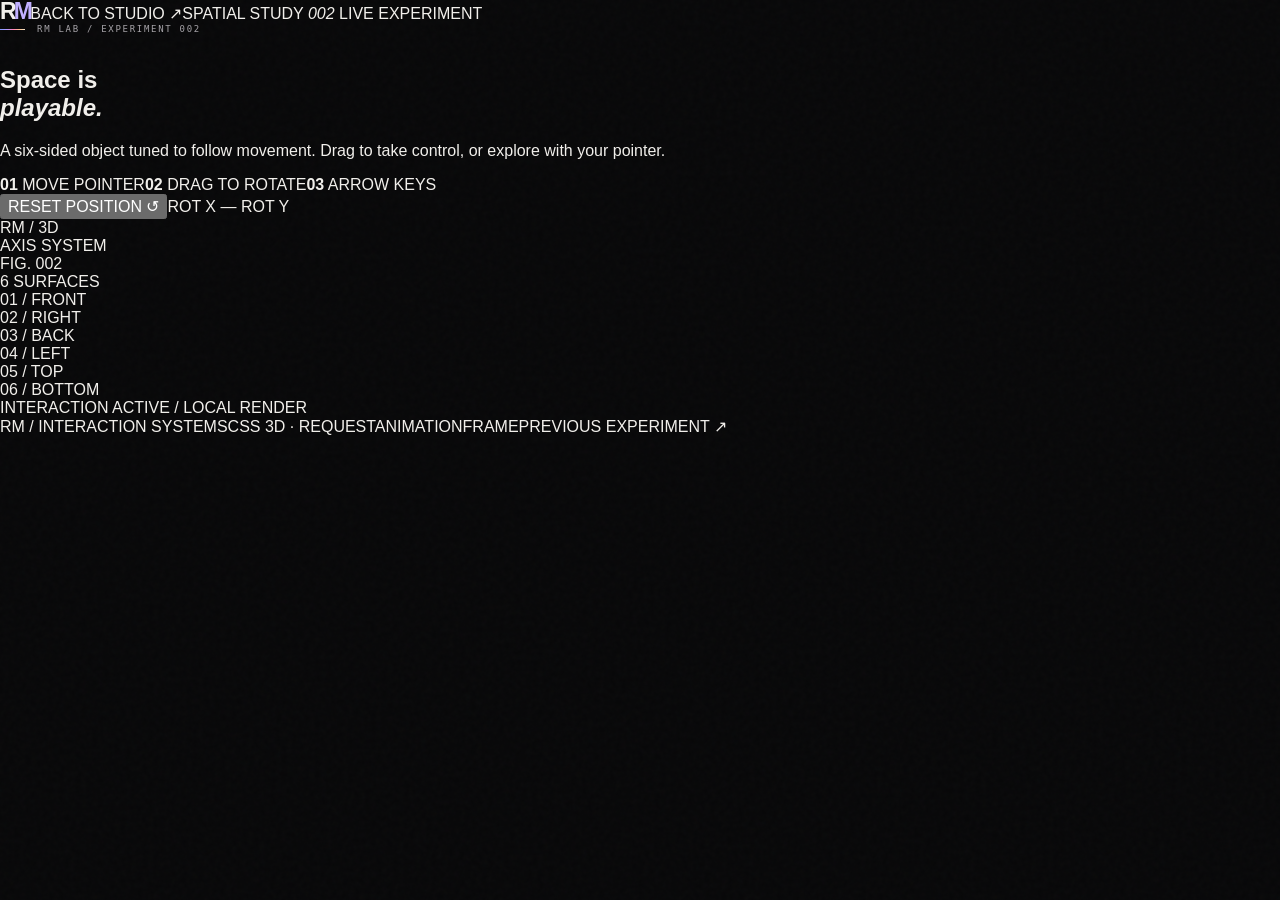
==== experiences/cube-3d/index.html @ 86ab6712 "Add Spatial Cube experience page" ====
<!doctype html>
<html lang="en">
<head>
  <meta charset="utf-8">
  <meta name="viewport" content="width=device-width, initial-scale=1">
  <meta name="theme-color" content="#080809">
  <meta name="description" content="A pointer-responsive 3D cube study by RM.">
  <title>Spatial Cube — RM Lab</title>
  <link rel="stylesheet" href="../../assets/rm.css">
  <link rel="stylesheet" href="./style.css">
  <script defer src="./script.js"></script>
</head>
<body class="experience-page cube-page">
  <div class="experience-topbar"><a class="experience-brand" href="../../"><span class="brand-mark">R<span>M</span></span><span>BACK TO STUDIO <b>↗</b></span></a><span class="experience-kind">SPATIAL STUDY <i>002</i></span><span class="experience-live"><i></i> LIVE EXPERIMENT</span></div>
  <main class="cube-main">
    <section class="cube-copy"><p class="eyebrow"><span class="eyebrow-line"></span> RM LAB / EXPERIMENT 002</p><h1>Space is<br><em>playable.</em></h1><p>A six-sided object tuned to follow movement. Drag to take control, or explore with your pointer.</p><div class="cube-instructions"><span><b>01</b> MOVE POINTER</span><span><b>02</b> DRAG TO ROTATE</span><span><b>03</b> ARROW KEYS</span></div><div class="cube-actions"><button type="button" data-reset-cube>RESET POSITION <span>↺</span></button><span class="cube-readout" data-readout>ROT X  —  ROT Y</span></div></section>
    <section class="cube-playground" aria-label="Interactive three-dimensional cube">
      <div class="cube-backlight"></div><div class="cube-orbit orbit-a"></div><div class="cube-orbit orbit-b"></div><div class="cube-coordinate coordinate-a">RM / 3D<br>AXIS SYSTEM</div><div class="cube-coordinate coordinate-b">FIG. 002<br>6 SURFACES</div>
      <div class="cube-scene" data-cube-scene tabindex="0" role="application" aria-label="Interactive 3D cube. Move pointer, drag, or use arrow keys to rotate.">
        <div class="cube-container" data-cube>
          <div class="cube-face face-front"><img src="./images/face-1.svg" alt="" draggable="false"><span>01 / FRONT</span></div>
          <div class="cube-face face-right"><img src="./images/face-2.svg" alt="" draggable="false"><span>02 / RIGHT</span></div>
          <div class="cube-face face-back"><img src="./images/face-3.svg" alt="" draggable="false"><span>03 / BACK</span></div>
          <div class="cube-face face-left"><img src="./images/face-4.svg" alt="" draggable="false"><span>04 / LEFT</span></div>
          <div class="cube-face face-top"><img src="./images/face-5.svg" alt="" draggable="false"><span>05 / TOP</span></div>
          <div class="cube-face face-bottom"><img src="./images/face-6.svg" alt="" draggable="false"><span>06 / BOTTOM</span></div>
        </div>
      </div>
      <div class="cube-ground"></div>
      <div class="cube-hover-note"><span class="note-dot"></span> INTERACTION ACTIVE <span class="note-divider">/</span> LOCAL RENDER</div>
    </section>
  </main>
  <footer class="experience-footer cube-footer"><span>RM / INTERACTION SYSTEMS</span><span>CSS 3D · REQUESTANIMATIONFRAME</span><a href="../image-stack/">PREVIOUS EXPERIMENT <b>↗</b></a></footer>
</body>
</html>
---- assets/rm.css ----
@charset "UTF-8";
:root{color-scheme:dark;--black:#080809;--surface:#111113;--surface-2:#171719;--line:rgba(244,241,237,.14);--line-strong:rgba(244,241,237,.28);--bone:#f1efeb;--muted:#aaa8aa;--soft:#777579;--violet:#9e7bff;--blue:#78a7ff;--cyan:#75e5ee;--pink:#ff79bd;--amber:#ffbf81;--rainbow:linear-gradient(110deg,#7e9dff 0%,#b49aff 28%,#ff84bd 53%,#ffc08b 78%,#f1e5d1 100%);--page:clamp(22px,6.25vw,104px);--ease:cubic-bezier(.19,1,.22,1);font-synthesis:none;text-rendering:optimizeLegibility;-webkit-font-smoothing:antialiased}
*{box-sizing:border-box}html{scroll-behavior:smooth;scroll-padding-top:90px}body{margin:0;background:var(--black);color:var(--bone);font-family:Inter,"Segoe UI",Arial,sans-serif;overflow-x:hidden}body:before{position:fixed;inset:0;z-index:-1;pointer-events:none;content:"";opacity:.2;background-image:url("data:image/svg+xml,%3Csvg viewBox='0 0 180 180' xmlns='http://www.w3.org/2000/svg'%3E%3Cfilter id='n'%3E%3CfeTurbulence type='fractalNoise' baseFrequency='.9' numOctaves='3' stitchTiles='stitch'/%3E%3C/filter%3E%3Crect width='100%25' height='100%25' filter='url(%23n)' opacity='.12'/%3E%3C/svg%3E")}
a{color:inherit;text-decoration:none}button,input{font:inherit}button,a{-webkit-tap-highlight-color:transparent}button:focus-visible,a:focus-visible,input:focus-visible{outline:2px solid var(--cyan);outline-offset:4px}::selection{background:#c2a7ff;color:#080809}.section-wrap{padding-inline:var(--page)}.scroll-progress{height:2px;position:fixed;left:0;right:0;top:0;z-index:100;background:transparent}.scroll-progress span{display:block;height:100%;width:0;background:var(--rainbow);transform-origin:left}.ambient{position:fixed;z-index:-1;width:48vw;aspect-ratio:1;border-radius:50%;filter:blur(100px);opacity:.07;pointer-events:none}.ambient-a{top:-22vw;left:-20vw;background:#7860ff}.ambient-b{right:-25vw;top:40vh;background:#ef76ba}
.site-header{height:88px;display:flex;align-items:center;justify-content:space-between;gap:24px;padding:0 var(--page);border-bottom:1px solid var(--line);position:relative;z-index:20;background:rgba(8,8,9,.78);backdrop-filter:blur(16px)}.brand{display:inline-flex;align-items:center;gap:12px;min-width:max-content}.brand-mark{font-size:23px;letter-spacing:-.12em;font-weight:800;line-height:1}.brand-mark span{color:#c1b0ff}.brand-caption{font-size:9px;letter-spacing:.22em;color:var(--muted);max-width:88px;line-height:1.5}.site-nav{display:flex;align-items:center;gap:clamp(18px,3.3vw,54px)}.site-nav a{font-size:10px;letter-spacing:.15em;color:#c3c1c1;transition:color .25s}.site-nav a:hover{color:white}.site-nav a span{font-size:8px;color:var(--soft);margin-left:5px}.nav-arrow{color:var(--pink)!important}.header-status{font-size:8px;letter-spacing:.11em;display:flex;align-items:center;gap:8px;color:#a7a5a8;white-space:nowrap}.header-status i{width:5px;height:5px;border-radius:50%;background:var(--cyan);box-shadow:0 0 12px #75e5ee}.menu-toggle{display:none;background:none;border:0;color:var(--bone)}
.hero{min-height:min(810px,calc(100svh - 88px));display:grid;grid-template-columns:minmax(0,1.05fr) minmax(340px,.95fr);align-items:center;gap:4vw;position:relative;padding-top:74px;padding-bottom:82px;isolation:isolate}.hero-copy{position:relative;z-index:2}.eyebrow{margin:0 0 30px;display:flex;align-items:center;gap:12px;font:9px/1.4 ui-monospace,SFMono-Regular,Menlo,monospace;letter-spacing:.19em;color:#a7a4a9}.eyebrow-line{display:inline-block;width:25px;height:1px;background:var(--rainbow)}.eyebrow-index{margin-left:auto;color:#5e5c61}.hero-title{font-weight:500;letter-spacing:-.085em;font-size:clamp(54px,7.8vw,120px);line-height:.99;margin:0;max-width:790px}.type-wrap{position:relative;white-space:nowrap}.type-ghost{color:transparent;-webkit-text-stroke:1px rgba(241,239,235,.34)}.type-color{position:absolute;inset:0;background:var(--rainbow);background-size:180% 100%;background-clip:text;-webkit-background-clip:text;color:transparent;animation:gradient-drift 8s ease-in-out infinite alternate}.hero-intro{font-size:clamp(14px,1.2vw,17px);line-height:1.8;color:#aaa8ac;max-width:425px;margin:30px 0 0}.hero-actions{display:flex;align-items:center;gap:28px;margin-top:32px}.button{display:inline-flex;align-items:center;gap:35px;padding:15px 18px;font-size:10px;letter-spacing:.09em;transition:transform .4s var(--ease),background .3s,border-color .3s}.button-primary{background:var(--bone);color:#0a0a0b;border:1px solid var(--bone)}.button-primary span{font-size:17px}.button-primary:hover{transform:translateY(-3px);background:white}.text-link{color:#c8c5c8;font-size:10px;letter-spacing:.08em}.text-link span{color:var(--pink);margin-left:8px}.hero-foot{display:flex;justify-content:space-between;gap:14px;max-width:460px;margin-top:68px;padding-top:15px;border-top:1px solid var(--line);font:8px ui-monospace,monospace;letter-spacing:.13em;color:#77747b}.hero-foot b{font-size:13px;font-weight:400;color:var(--cyan);margin-left:8px}.hero-art{position:relative;aspect-ratio:1/1;max-width:650px;width:100%;justify-self:end;display:grid;place-items:center;perspective:1000px;isolation:isolate;transform-style:preserve-3d;--mx:0;--my:0}.art-noise{position:absolute;inset:8%;border-radius:50%;background:radial-gradient(circle at 33% 24%,rgba(137,133,255,.2),transparent 27%),radial-gradient(circle at 70% 72%,rgba(255,117,186,.18),transparent 29%);filter:blur(24px)}.art-disc{position:absolute;width:52%;aspect-ratio:1;border-radius:50%;mix-blend-mode:screen;filter:saturate(1.12);transition:transform .3s ease}.disc-back{background:radial-gradient(circle at 31% 27%,#f2c6fd 0%,#8775ff 17%,#3c3b79 40%,#171620 65%,#09090a 72%);transform:translate3d(calc(var(--mx)*-22px),calc(var(--my)*-15px),-90px) rotate(-24deg);box-shadow:inset -25px -30px 38px #07070b,0 0 80px #8a7bff20}.disc-mid{width:47%;background:radial-gradient(circle at 24% 21%,#fff 0%,#8ce7ef 7%,#607d9d 17%,#363e54 40%,#111115 68%);transform:translate3d(calc(var(--mx)*10px),calc(var(--my)*14px),20px) rotate(32deg);box-shadow:inset -27px -27px 36px #000b}.disc-front{width:35%;background:radial-gradient(circle at 31% 24%,#ffe0cb,#ff94ba 10%,#b66bab 27%,#4d426b 49%,#15141c 75%);transform:translate3d(calc(var(--mx)*-11px),calc(var(--my)*-19px),120px) rotate(22deg);box-shadow:inset -22px -22px 25px #09090d,0 0 50px #ff7ab31d}.art-orbit{position:absolute;width:78%;height:31%;border:1px solid rgba(213,203,255,.33);border-radius:50%;transform:rotate(-33deg) rotateY(calc(var(--mx)*5deg)) rotateX(calc(var(--my)*-5deg));animation:orbit-spin 18s linear infinite}.art-orbit i{position:absolute;width:6px;height:6px;border-radius:50%;top:16%;left:12%;background:#d0b6ff;box-shadow:0 0 18px #af9cff}.orbit-two{width:72%;height:48%;transform:rotate(58deg);border-color:rgba(124,210,244,.24);animation-duration:24s;animation-direction:reverse}.orbit-two i{background:var(--cyan);top:78%;left:87%;box-shadow:0 0 16px var(--cyan)}.orbit-three{width:89%;height:22%;transform:rotate(77deg);border-color:rgba(255,145,190,.28);animation-duration:28s}.orbit-three i{background:var(--pink);top:42%;left:4%;box-shadow:0 0 16px var(--pink)}.art-core{position:absolute;width:15%;aspect-ratio:1;border:1px solid #ffffff3a;border-radius:50%;display:grid;place-items:center;background:radial-gradient(circle at 34% 27%,#494551,#17161c 68%,#060607);box-shadow:0 0 50px #9a88ff29,inset 0 1px #ffffff55;transform:translate3d(calc(var(--mx)*-8px),calc(var(--my)*-8px),165px)}.art-core span{font-size:10px;letter-spacing:-.11em;font-weight:800}.art-label,.art-coordinate,.art-index{position:absolute;font:8px/1.7 ui-monospace,monospace;letter-spacing:.14em;color:#86828e}.art-label-top{top:12%;right:8%;text-align:right}.art-label-bottom{bottom:12%;left:0}.art-coordinate{right:2%;bottom:27%;text-align:right;font-size:7px;color:#5b5861}.art-index{top:50%;left:0;font-size:7px}.hero-side-note{position:absolute;right:22px;top:50%;transform:translateY(-50%) rotate(90deg) translateX(50%);transform-origin:right center;font:7px ui-monospace,monospace;letter-spacing:.2em;color:#656168;white-space:nowrap}
.ticker{overflow:hidden;border-block:1px solid var(--line);background:#0d0d0f;padding:17px 0}.ticker-track{display:flex;align-items:center;justify-content:space-around;gap:42px;min-width:max-content;animation:ticker 34s linear infinite;font:9px ui-monospace,monospace;letter-spacing:.16em;color:#c1bdc3}.ticker-track b{font-size:13px;font-weight:400;color:#bfabff}
.lab-section{padding-top:clamp(90px,12vw,176px);padding-bottom:clamp(90px,12vw,170px)}.section-heading{display:flex;justify-content:space-between;align-items:end;gap:36px;margin-bottom:43px}.section-heading .eyebrow{margin-bottom:20px}.section-heading h2{font-size:clamp(38px,5.4vw,72px);font-weight:400;line-height:1.04;letter-spacing:-.065em;margin:0}.section-heading h2 em,.footer-top h2 em{font-family:Georgia,serif;font-weight:400;color:transparent;-webkit-text-stroke:1px #c6b6ff;font-style:italic}.section-aside{font:10px/1.8 ui-monospace,monospace;letter-spacing:.02em;color:#86838b;margin:0 0 4px}.lab-grid{display:grid;grid-template-columns:1fr 1fr;gap:14px}.lab-card{min-width:0;display:flex;flex-direction:column;border:1px solid var(--line);background:#0d0d0f;overflow:hidden;transition:border-color .45s,transform .5s var(--ease);position:relative}.lab-card:hover{border-color:#ffffff65;transform:translateY(-4px)}.card-top,.card-bottom{display:flex;align-items:center;justify-content:space-between;gap:16px;padding:23px 24px}.card-top{font:8px ui-monospace,monospace;color:#8c8992;letter-spacing:.16em}.card-index{color:#5f5c64}.stack-preview,.cube-preview{position:relative;margin:0 12px;height:clamp(230px,28vw,390px);overflow:hidden;background:#141416;isolation:isolate}.stack-preview{background:radial-gradient(ellipse at center,#25232d,#0b0b0d 65%)}.preview-glow{position:absolute;width:56%;aspect-ratio:1;top:16%;left:24%;border-radius:50%;filter:blur(40px);background:linear-gradient(120deg,#8b79ff,#e780c6,#8ed7e6);opacity:.38}.preview-layer{position:absolute;width:40%;height:64%;top:18%;left:30%;border:1px solid #ffffff5c;border-radius:2px;background:linear-gradient(145deg,#8f7ada,#454050 38%,#121216 75%);box-shadow:0 15px 50px #0009;transform-style:preserve-3d}.layer-4{transform:translate(-23px,14px) rotate(-14deg);opacity:.35;background:linear-gradient(150deg,#ef9dce,#5a4365 55%,#111)}.layer-3{transform:translate(-13px,7px) rotate(-8deg);opacity:.55;background:linear-gradient(30deg,#8d82ca,#252430 55%,#d18fca)}.layer-2{transform:translate(8px,-6px) rotate(6deg);opacity:.75;background:linear-gradient(145deg,#b4b5ec,#4a435b 39%,#131217)}.layer-1{display:grid;place-items:end start;padding:18px;transform:translate(0,0) rotate(0);background:linear-gradient(145deg,#aaa1d4,#484452 39%,#17161b);overflow:hidden}.layer-1:after{position:absolute;content:"";inset:0;background:radial-gradient(ellipse at 24% 20%,#fff9,transparent 35%),linear-gradient(155deg,transparent 35%,#08080bbf)}.layer-1 span{font-size:clamp(18px,2.7vw,30px);font-weight:600;line-height:.98;letter-spacing:-.06em;z-index:1}.preview-cross{position:absolute;inset:9%;border:1px solid #fff2;transform:rotate(45deg) scale(.8);transition:transform .8s var(--ease)}.card-stack:hover .preview-layer{animation:preview-float 3.4s ease-in-out infinite alternate}.card-stack:hover .layer-4{animation-delay:-1s}.card-stack:hover .layer-3{animation-delay:-.6s}.card-stack:hover .layer-2{animation-delay:-.3s}.card-stack:hover .preview-cross{transform:rotate(60deg) scale(1.05)}
.cube-preview{display:grid;place-items:center;background:radial-gradient(ellipse at 55% 55%,#33313d,#121214 55%,#09090a)}.preview-cube{width:132px;height:132px;position:relative;transform-style:preserve-3d;transform:rotateX(-24deg) rotateY(-34deg);transition:transform .85s var(--ease);animation:cube-idle 14s linear infinite}.preview-cube span{position:absolute;inset:0;border:1px solid #ffffff5a;background:linear-gradient(145deg,#ac93f25d,#292638ad 65%,#08080a);box-shadow:inset 0 0 32px #baa2ff20}.preview-cube span:nth-child(1){transform:translateZ(66px)}.preview-cube span:nth-child(2){transform:rotateY(90deg) translateZ(66px);background:linear-gradient(145deg,#7edee253,#222b33ad)}.preview-cube span:nth-child(3){transform:rotateY(180deg) translateZ(66px);background:linear-gradient(145deg,#f3a5c85e,#3e2634ad)}.preview-cube span:nth-child(4){transform:rotateY(-90deg) translateZ(66px);background:linear-gradient(145deg,#f7c38d52,#33271fad)}.preview-cube span:nth-child(5){transform:rotateX(90deg) translateZ(66px);background:linear-gradient(145deg,#98aff05a,#232a40ad)}.preview-cube span:nth-child(6){transform:rotateX(-90deg) translateZ(66px);background:linear-gradient(145deg,#d3bbf45a,#30273ead)}.card-cube:hover .preview-cube{transform:rotateX(-30deg) rotateY(320deg)}.cube-shadow{position:absolute;bottom:19%;width:40%;height:15px;border-radius:50%;background:#000;filter:blur(22px)}.cube-caption{position:absolute;left:23px;bottom:22px;font:8px/1.7 ui-monospace,monospace;letter-spacing:.16em;color:#a9a4b4}.card-bottom{padding-top:22px;padding-bottom:18px;align-items:center}.card-bottom h3{font-size:clamp(23px,2.7vw,34px);letter-spacing:-.05em;font-weight:450;margin:0 0 8px}.card-bottom p{font-size:12px;color:#98959b;margin:0;line-height:1.7}.round-arrow{display:grid;place-items:center;width:41px;height:41px;border-radius:50%;border:1px solid var(--line-strong);font-size:17px;transition:background .3s,color .3s,transform .3s;flex:0 0 auto}.lab-card:hover .round-arrow{background:var(--bone);color:#09090a;transform:rotate(45deg)}.card-tags{display:flex;gap:7px;flex-wrap:wrap;padding:0 24px 24px}.card-tags span{font:7px ui-monospace,monospace;color:#88838d;letter-spacing:.12em;border:1px solid var(--line);padding:7px 9px}.lab-note{display:flex;align-items:center;gap:16px;margin-top:25px;color:#88858d}.note-mark{font-size:20px;color:#c5b5ff}.lab-note p{font-size:12px;line-height:1.8;margin:0}.note-code{margin-left:auto;font:8px ui-monospace,monospace;letter-spacing:.15em;color:#615e66}
.manifesto-section{background:radial-gradient(ellipse at 85% 30%,#29213a7a,transparent 36%),#111113;border-block:1px solid var(--line);padding:clamp(80px,12vw,170px) var(--page)}.manifesto-inner{max-width:1512px;margin:0 auto}.manifesto-title{margin:0;font-weight:400;font-size:clamp(54px,10vw,148px);line-height:.95;letter-spacing:-.09em}.outlined-word{font-style:normal;color:transparent;-webkit-text-stroke:1px #b7b2c5}.manifesto-bottom{display:flex;justify-content:space-between;align-items:end;gap:34px;margin-top:70px}.manifesto-bottom>p{font-size:clamp(14px,1.35vw,18px);line-height:1.95;color:#b2afb6;max-width:500px;margin:0}.manifesto-stamp{display:flex;align-items:center;gap:12px;font:8px ui-monospace,monospace;letter-spacing:.16em;color:#92909a;white-space:nowrap}.stamp-star{font-size:24px;color:#ff9fcd}
.services-section{padding-top:clamp(90px,12vw,160px);padding-bottom:clamp(90px,12vw,160px)}.services-list{border-top:1px solid var(--line);margin-top:56px}.service-row{display:grid;grid-template-columns:65px minmax(0,1fr) 40px;gap:18px;align-items:center;padding:27px 2px;border-bottom:1px solid var(--line);transition:padding .4s var(--ease)}.service-row:hover{padding-inline:12px}.service-number{font:10px ui-monospace,monospace;color:#8f8a95;align-self:start;padding-top:8px}.service-row h3{font-size:clamp(20px,2.7vw,32px);font-weight:450;letter-spacing:-.04em;margin:0 0 7px}.service-row p{margin:0;color:#8f8b93;font-size:12px;line-height:1.8;max-width:600px}.service-symbol{justify-self:end;font-size:20px;color:#b7a4ff;transition:transform .3s}.service-row:hover .service-symbol{transform:translate(3px,-3px)}
.site-footer{border-top:1px solid var(--line);padding-top:clamp(75px,10vw,130px);padding-bottom:30px;background:radial-gradient(ellipse at 75% 25%,#30223b40,transparent 33%)}.footer-top{position:relative;min-height:380px}.footer-top .eyebrow{margin-bottom:34px}.footer-top h2{font-size:clamp(64px,10vw,140px);letter-spacing:-.09em;line-height:.93;font-weight:450;margin:0}.footer-cta{position:absolute;right:0;bottom:22px;display:flex;align-items:center;gap:44px;padding:17px 0;border-bottom:1px solid #d0c5ff;color:#e3dbff;font:9px ui-monospace,monospace;letter-spacing:.16em}.footer-cta span{font-size:18px;color:#ff99c9;transition:transform .3s}.footer-cta:hover span{transform:translate(4px,-4px)}.footer-bottom{padding-top:24px;border-top:1px solid var(--line);display:flex;align-items:center;justify-content:space-between;gap:20px;font:8px ui-monospace,monospace;letter-spacing:.14em;color:#77737d}.footer-bottom .brand{color:var(--bone)}.footer-bottom .brand-caption{max-width:100px}.back-top:hover{color:white}
.reveal{opacity:0;transform:translateY(24px);transition:opacity .8s var(--ease),transform .8s var(--ease)}.reveal.is-visible{opacity:1;transform:translateY(0)}.hero-title.reveal{transition-delay:.07s}.hero-intro.reveal{transition-delay:.14s}.hero-actions.reveal{transition-delay:.2s}.hero-foot.reveal{transition-delay:.25s}
@keyframes gradient-drift{to{background-position:100% 0}}@keyframes orbit-spin{to{transform:rotate(-393deg)}}@keyframes ticker{to{transform:translateX(-50%)}}@keyframes preview-float{to{translate:0 -9px}}@keyframes cube-idle{to{transform:rotateX(336deg) rotateY(326deg)}}
@media(max-width:1080px){.site-header{height:78px}.header-status{display:none}.hero{min-height:auto;padding-top:80px;padding-bottom:72px;grid-template-columns:1fr 0.85fr;gap:2vw}.hero-title{font-size:clamp(60px,8vw,100px)}.hero-side-note{right:12px}.hero-foot{margin-top:50px}.art-label-top{right:2%}.art-index{left:-2%}}
@media(max-width:760px){:root{--page:22px}.site-header{height:72px}.site-nav{display:none;position:absolute;top:71px;right:0;left:0;padding:25px 22px 30px;background:#101012;border-bottom:1px solid var(--line);flex-direction:column;align-items:flex-start;gap:22px}.site-nav.is-open{display:flex}.site-nav a{font-size:11px}.menu-toggle{display:flex;flex-direction:column;gap:5px;padding:10px}.menu-toggle span{height:1px;width:22px;background:#eee;display:block;transition:transform .2s}.menu-toggle[aria-expanded="true"] span:first-child{transform:translateY(3px) rotate(45deg)}.menu-toggle[aria-expanded="true"] span:last-child{transform:translateY(-3px) rotate(-45deg)}.hero{display:flex;flex-direction:column;align-items:stretch;padding-top:62px;padding-bottom:52px;gap:28px}.hero-copy{order:1}.hero-art{order:0;width:min(100%,500px);align-self:center;justify-self:center;max-height:390px}.hero-side-note{display:none}.hero-title{font-size:clamp(52px,12vw,86px)}.hero-intro{max-width:440px;margin-top:22px}.hero-foot{margin-top:42px}.hero-art{margin-bottom:-12px}.art-label-top{top:7%;right:3%}.art-label-bottom{bottom:8%;left:3%}.art-index{left:1%}.section-heading{align-items:start;flex-direction:column;gap:18px}.section-heading h2{font-size:clamp(37px,8.5vw,58px)}.section-aside{font-size:9px}.lab-grid{grid-template-columns:1fr}.stack-preview,.cube-preview{height:clamp(260px,78vw,390px)}.manifesto-title{font-size:clamp(52px,12vw,86px)}.manifesto-bottom{margin-top:42px;align-items:start;flex-direction:column}.manifesto-stamp{align-self:flex-end}.services-list{margin-top:37px}.service-row{grid-template-columns:34px minmax(0,1fr) 22px;gap:12px}.service-row:hover{padding-inline:4px}.footer-top{min-height:390px}.footer-top h2{font-size:clamp(62px,13vw,94px)}.footer-cta{position:static;width:max-content;margin-top:42px}.footer-bottom{flex-wrap:wrap;justify-content:space-between}.footer-bottom>span:nth-of-type(1){display:none}}
@media(max-width:420px){.brand-caption{font-size:8px}.hero-title{font-size:clamp(46px,11.5vw,60px)}.hero-actions{gap:18px}.button{gap:18px}.hero-foot{font-size:7px}.footer-bottom{font-size:7px}.footer-bottom .brand-caption{display:none}}
@media(prefers-reduced-motion:reduce){*,*::before,*::after{scroll-behavior:auto!important;animation-duration:.01ms!important;animation-iteration-count:1!important;transition-duration:.01ms!important}.reveal{opacity:1;transform:none}.ticker-track{animation:none}.preview-cube{animation:none}}
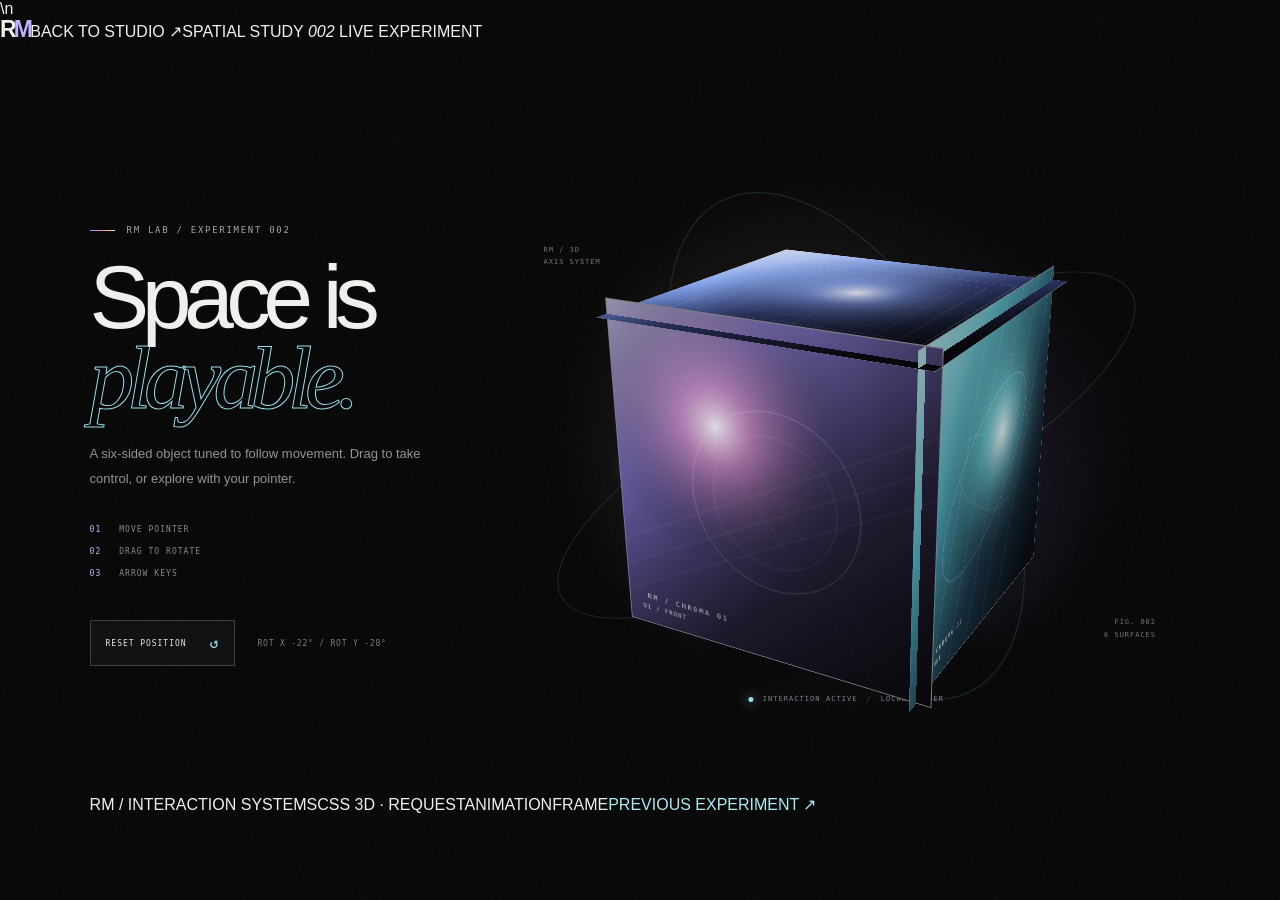
==== commit 800f9e48: "Add RM favicon to Spatial Cube" ====
--- a/experiences/cube-3d/index.html
+++ b/experiences/cube-3d/index.html
@@ -3,7 +3,7 @@
 <head>
   <meta charset="utf-8">
   <meta name="viewport" content="width=device-width, initial-scale=1">
-  <meta name="theme-color" content="#080809">
+  <meta name="theme-color" content="#080809">\n  <link rel="icon" href="../../assets/favicon.svg" type="image/svg+xml">
   <meta name="description" content="A pointer-responsive 3D cube study by RM.">
   <title>Spatial Cube — RM Lab</title>
   <link rel="stylesheet" href="../../assets/rm.css">
--- a/experiences/cube-3d/style.css
+++ b/experiences/cube-3d/style.css
@@ -0,0 +1,5 @@
+.cube-page{min-height:100vh;overflow-x:hidden}.cube-main{max-width:1600px;margin:0 auto;min-height:calc(100svh - 146px);padding:clamp(45px,7vw,96px) clamp(22px,7vw,112px) 35px;display:grid;grid-template-columns:minmax(260px,.72fr) minmax(400px,1.28fr);align-items:center;gap:2vw}.cube-copy{position:relative;z-index:2}.cube-copy .eyebrow{margin-bottom:20px}.cube-copy h1{font-size:clamp(54px,7vw,98px);line-height:.9;letter-spacing:-.085em;font-weight:500;margin:0}.cube-copy h1 em{font-family:Georgia,serif;font-weight:400;color:transparent;-webkit-text-stroke:1px #9bdeeb;font-style:italic}.cube-copy>p:not(.eyebrow){max-width:360px;color:#96919b;font-size:13px;line-height:1.9;margin:23px 0 0}.cube-instructions{display:flex;flex-direction:column;gap:13px;margin-top:34px;color:#8a8690;font:8px ui-monospace,monospace;letter-spacing:.13em}.cube-instructions b{display:inline-block;font-weight:400;color:#c5b2ff;margin-right:12px}.cube-actions{display:flex;align-items:center;flex-wrap:wrap;gap:22px;margin-top:42px}.cube-actions button{display:flex;align-items:center;gap:23px;padding:13px 15px;border:1px solid #ffffff32;background:#121214;color:#e8e5ea;font:8px ui-monospace,monospace;letter-spacing:.12em;cursor:pointer;transition:border-color .25s,background .25s}.cube-actions button span{font-size:15px;color:#a8e6ef}.cube-actions button:hover{background:#1a1920;border-color:#a8e6ef70}.cube-readout{color:#7f7b85;font:8px ui-monospace,monospace;letter-spacing:.1em}.cube-playground{position:relative;display:grid;place-items:center;min-height:560px;isolation:isolate;perspective:1400px;overflow:hidden;background:radial-gradient(ellipse at 50% 47%,#28253065,transparent 62%)}.cube-backlight{position:absolute;width:55%;aspect-ratio:1;border-radius:50%;background:conic-gradient(from 30deg,#a08bff00,#8e80ff50,#8ee9f050,#ff8dc850,#ffba8a48,#a08bff00);filter:blur(62px);opacity:.58;animation:light-breathe 10s ease-in-out infinite alternate}.cube-scene{position:relative;width:min(32vw,330px);min-width:225px;aspect-ratio:1;perspective:1100px;z-index:3;touch-action:none;cursor:grab;outline:none}.cube-scene:focus-visible{outline:1px solid #90e2ed;outline-offset:16px}.cube-scene.is-dragging{cursor:grabbing}.cube-container{position:absolute;inset:0;transform-style:preserve-3d;will-change:transform;transform:rotateX(-22deg) rotateY(-28deg)}.cube-face{position:absolute;inset:0;overflow:hidden;backface-visibility:hidden;-webkit-backface-visibility:hidden;border:1px solid #ffffff74;background:#16151b;box-shadow:inset 0 0 40px #0005}.cube-face img{width:100%;height:100%;display:block;object-fit:cover;user-select:none;pointer-events:none;-webkit-user-drag:none;opacity:.91}.cube-face:after{content:"";position:absolute;inset:0;background:linear-gradient(145deg,#ffffff20,transparent 45%,#0505087d);pointer-events:none}.cube-face span{position:absolute;z-index:2;left:15px;bottom:13px;color:#ffffffa8;font:7px ui-monospace,monospace;letter-spacing:.15em}.face-front{transform:translateZ(150px)}.face-right{transform:rotateY(90deg) translateZ(150px)}.face-back{transform:rotateY(180deg) translateZ(150px)}.face-left{transform:rotateY(-90deg) translateZ(150px)}.face-top{transform:rotateX(90deg) translateZ(150px)}.face-bottom{transform:rotateX(-90deg) translateZ(150px)}.cube-orbit{position:absolute;border:1px solid #ffffff20;border-radius:50%;width:94%;height:34%;transform:rotate(-28deg);z-index:1;pointer-events:none}.cube-orbit:after{content:"";position:absolute;width:7px;height:7px;border-radius:50%;left:18%;top:3%;background:#b7a5ff;box-shadow:0 0 16px #b7a5ff}.orbit-a{animation:cube-orbit 26s linear infinite}.orbit-b{width:80%;height:51%;transform:rotate(63deg);border-color:#90e6ee28;animation:cube-orbit-back 34s linear infinite}.orbit-b:after{left:78%;top:84%;background:#ff96ca;box-shadow:0 0 15px #ff96ca}.cube-coordinate{position:absolute;z-index:2;color:#77717f;font:7px/1.8 ui-monospace,monospace;letter-spacing:.14em}.coordinate-a{top:14%;left:6%}.coordinate-b{right:5%;bottom:15%;text-align:right}.cube-ground{position:absolute;width:44%;height:30px;bottom:11%;border-radius:50%;background:#000;filter:blur(22px);z-index:0}.cube-hover-note{position:absolute;left:50%;bottom:22px;transform:translateX(-50%);display:flex;align-items:center;gap:9px;white-space:nowrap;color:#85808c;font:7px ui-monospace,monospace;letter-spacing:.15em}.note-dot{width:5px;height:5px;border-radius:50%;background:#9de0e8;box-shadow:0 0 12px #9de0e8}.note-divider{color:#47434e}.cube-footer{margin:0 clamp(22px,7vw,112px) 24px}.cube-footer a{color:#aeeaf0}
+@keyframes cube-orbit{to{transform:rotate(332deg)}}@keyframes cube-orbit-back{to{transform:rotate(-297deg)}}@keyframes light-breathe{to{transform:scale(1.16) rotate(16deg);opacity:.78}}
+@media(max-width:900px){.cube-main{grid-template-columns:1fr;padding-top:45px;gap:0}.cube-copy h1{font-size:clamp(57px,11vw,90px)}.cube-instructions{flex-direction:row;flex-wrap:wrap;gap:14px 22px}.cube-playground{min-height:470px;margin-top:10px}.cube-scene{width:min(55vw,300px)}.cube-footer{margin-top:0}}
+@media(max-width:520px){.experience-topbar{padding-inline:18px}.cube-main{padding:37px 20px 20px}.cube-copy h1{font-size:60px}.cube-copy>p:not(.eyebrow){font-size:12px}.cube-actions{margin-top:26px}.cube-playground{min-height:390px;margin-inline:-8px}.cube-scene{width:225px;min-width:225px}.face-front{transform:translateZ(112px)}.face-right{transform:rotateY(90deg) translateZ(112px)}.face-back{transform:rotateY(180deg) translateZ(112px)}.face-left{transform:rotateY(-90deg) translateZ(112px)}.face-top{transform:rotateX(90deg) translateZ(112px)}.face-bottom{transform:rotateX(-90deg) translateZ(112px)}.cube-coordinate{font-size:6px}.cube-hover-note{font-size:6px}.cube-footer{margin-inline:20px}}
+@media(prefers-reduced-motion:reduce){.cube-backlight,.cube-orbit{animation:none}.cube-face{transition:none}}
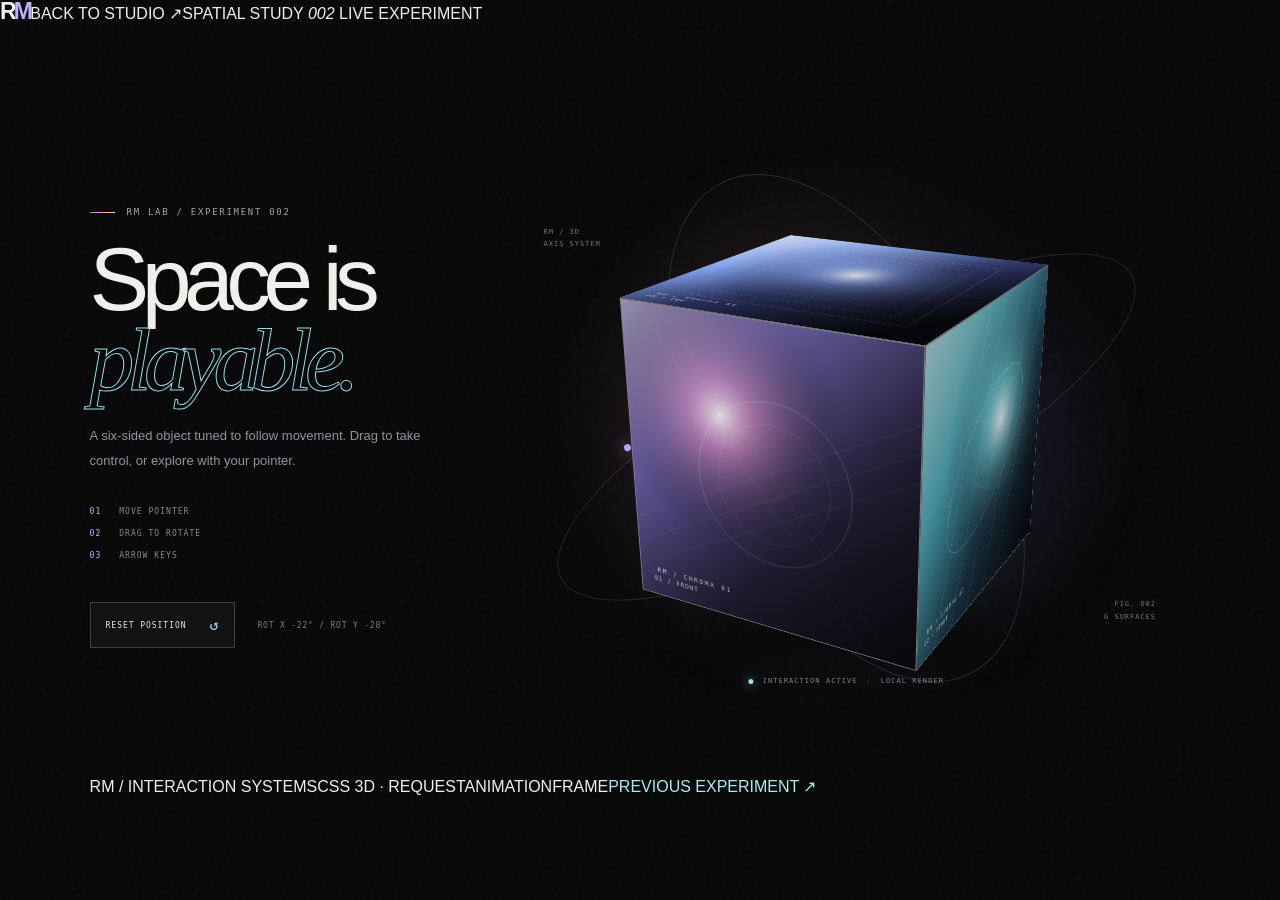
==== commit 7da9563c: "Normalize Spatial Cube HTML head formatting" ====
--- a/experiences/cube-3d/index.html
+++ b/experiences/cube-3d/index.html
@@ -3,7 +3,8 @@
 <head>
   <meta charset="utf-8">
   <meta name="viewport" content="width=device-width, initial-scale=1">
-  <meta name="theme-color" content="#080809">\n  <link rel="icon" href="../../assets/favicon.svg" type="image/svg+xml">
+  <meta name="theme-color" content="#080809">
+  <link rel="icon" href="../../assets/favicon.svg" type="image/svg+xml">
   <meta name="description" content="A pointer-responsive 3D cube study by RM.">
   <title>Spatial Cube — RM Lab</title>
   <link rel="stylesheet" href="../../assets/rm.css">
--- a/experiences/cube-3d/style.css
+++ b/experiences/cube-3d/style.css
@@ -1,4 +1,4 @@
-.cube-page{min-height:100vh;overflow-x:hidden}.cube-main{max-width:1600px;margin:0 auto;min-height:calc(100svh - 146px);padding:clamp(45px,7vw,96px) clamp(22px,7vw,112px) 35px;display:grid;grid-template-columns:minmax(260px,.72fr) minmax(400px,1.28fr);align-items:center;gap:2vw}.cube-copy{position:relative;z-index:2}.cube-copy .eyebrow{margin-bottom:20px}.cube-copy h1{font-size:clamp(54px,7vw,98px);line-height:.9;letter-spacing:-.085em;font-weight:500;margin:0}.cube-copy h1 em{font-family:Georgia,serif;font-weight:400;color:transparent;-webkit-text-stroke:1px #9bdeeb;font-style:italic}.cube-copy>p:not(.eyebrow){max-width:360px;color:#96919b;font-size:13px;line-height:1.9;margin:23px 0 0}.cube-instructions{display:flex;flex-direction:column;gap:13px;margin-top:34px;color:#8a8690;font:8px ui-monospace,monospace;letter-spacing:.13em}.cube-instructions b{display:inline-block;font-weight:400;color:#c5b2ff;margin-right:12px}.cube-actions{display:flex;align-items:center;flex-wrap:wrap;gap:22px;margin-top:42px}.cube-actions button{display:flex;align-items:center;gap:23px;padding:13px 15px;border:1px solid #ffffff32;background:#121214;color:#e8e5ea;font:8px ui-monospace,monospace;letter-spacing:.12em;cursor:pointer;transition:border-color .25s,background .25s}.cube-actions button span{font-size:15px;color:#a8e6ef}.cube-actions button:hover{background:#1a1920;border-color:#a8e6ef70}.cube-readout{color:#7f7b85;font:8px ui-monospace,monospace;letter-spacing:.1em}.cube-playground{position:relative;display:grid;place-items:center;min-height:560px;isolation:isolate;perspective:1400px;overflow:hidden;background:radial-gradient(ellipse at 50% 47%,#28253065,transparent 62%)}.cube-backlight{position:absolute;width:55%;aspect-ratio:1;border-radius:50%;background:conic-gradient(from 30deg,#a08bff00,#8e80ff50,#8ee9f050,#ff8dc850,#ffba8a48,#a08bff00);filter:blur(62px);opacity:.58;animation:light-breathe 10s ease-in-out infinite alternate}.cube-scene{position:relative;width:min(32vw,330px);min-width:225px;aspect-ratio:1;perspective:1100px;z-index:3;touch-action:none;cursor:grab;outline:none}.cube-scene:focus-visible{outline:1px solid #90e2ed;outline-offset:16px}.cube-scene.is-dragging{cursor:grabbing}.cube-container{position:absolute;inset:0;transform-style:preserve-3d;will-change:transform;transform:rotateX(-22deg) rotateY(-28deg)}.cube-face{position:absolute;inset:0;overflow:hidden;backface-visibility:hidden;-webkit-backface-visibility:hidden;border:1px solid #ffffff74;background:#16151b;box-shadow:inset 0 0 40px #0005}.cube-face img{width:100%;height:100%;display:block;object-fit:cover;user-select:none;pointer-events:none;-webkit-user-drag:none;opacity:.91}.cube-face:after{content:"";position:absolute;inset:0;background:linear-gradient(145deg,#ffffff20,transparent 45%,#0505087d);pointer-events:none}.cube-face span{position:absolute;z-index:2;left:15px;bottom:13px;color:#ffffffa8;font:7px ui-monospace,monospace;letter-spacing:.15em}.face-front{transform:translateZ(150px)}.face-right{transform:rotateY(90deg) translateZ(150px)}.face-back{transform:rotateY(180deg) translateZ(150px)}.face-left{transform:rotateY(-90deg) translateZ(150px)}.face-top{transform:rotateX(90deg) translateZ(150px)}.face-bottom{transform:rotateX(-90deg) translateZ(150px)}.cube-orbit{position:absolute;border:1px solid #ffffff20;border-radius:50%;width:94%;height:34%;transform:rotate(-28deg);z-index:1;pointer-events:none}.cube-orbit:after{content:"";position:absolute;width:7px;height:7px;border-radius:50%;left:18%;top:3%;background:#b7a5ff;box-shadow:0 0 16px #b7a5ff}.orbit-a{animation:cube-orbit 26s linear infinite}.orbit-b{width:80%;height:51%;transform:rotate(63deg);border-color:#90e6ee28;animation:cube-orbit-back 34s linear infinite}.orbit-b:after{left:78%;top:84%;background:#ff96ca;box-shadow:0 0 15px #ff96ca}.cube-coordinate{position:absolute;z-index:2;color:#77717f;font:7px/1.8 ui-monospace,monospace;letter-spacing:.14em}.coordinate-a{top:14%;left:6%}.coordinate-b{right:5%;bottom:15%;text-align:right}.cube-ground{position:absolute;width:44%;height:30px;bottom:11%;border-radius:50%;background:#000;filter:blur(22px);z-index:0}.cube-hover-note{position:absolute;left:50%;bottom:22px;transform:translateX(-50%);display:flex;align-items:center;gap:9px;white-space:nowrap;color:#85808c;font:7px ui-monospace,monospace;letter-spacing:.15em}.note-dot{width:5px;height:5px;border-radius:50%;background:#9de0e8;box-shadow:0 0 12px #9de0e8}.note-divider{color:#47434e}.cube-footer{margin:0 clamp(22px,7vw,112px) 24px}.cube-footer a{color:#aeeaf0}
+.cube-page{min-height:100vh;overflow-x:hidden}.cube-main{max-width:1600px;margin:0 auto;min-height:calc(100svh - 146px);padding:clamp(45px,7vw,96px) clamp(22px,7vw,112px) 35px;display:grid;grid-template-columns:minmax(260px,.72fr) minmax(400px,1.28fr);align-items:center;gap:2vw}.cube-copy{position:relative;z-index:2}.cube-copy .eyebrow{margin-bottom:20px}.cube-copy h1{font-size:clamp(54px,7vw,98px);line-height:.9;letter-spacing:-.085em;font-weight:500;margin:0}.cube-copy h1 em{font-family:Georgia,serif;font-weight:400;color:transparent;-webkit-text-stroke:1px #9bdeeb;font-style:italic}.cube-copy>p:not(.eyebrow){max-width:360px;color:#96919b;font-size:13px;line-height:1.9;margin:23px 0 0}.cube-instructions{display:flex;flex-direction:column;gap:13px;margin-top:34px;color:#8a8690;font:8px ui-monospace,monospace;letter-spacing:.13em}.cube-instructions b{display:inline-block;font-weight:400;color:#c5b2ff;margin-right:12px}.cube-actions{display:flex;align-items:center;flex-wrap:wrap;gap:22px;margin-top:42px}.cube-actions button{display:flex;align-items:center;gap:23px;padding:13px 15px;border:1px solid #ffffff32;background:#121214;color:#e8e5ea;font:8px ui-monospace,monospace;letter-spacing:.12em;cursor:pointer;transition:border-color .25s,background .25s}.cube-actions button span{font-size:15px;color:#a8e6ef}.cube-actions button:hover{background:#1a1920;border-color:#a8e6ef70}.cube-readout{color:#7f7b85;font:8px ui-monospace,monospace;letter-spacing:.1em}.cube-playground{position:relative;display:grid;place-items:center;min-height:560px;isolation:isolate;perspective:1400px;overflow:hidden;background:radial-gradient(ellipse at 50% 47%,#28253065,transparent 62%)}.cube-backlight{position:absolute;width:55%;aspect-ratio:1;border-radius:50%;background:conic-gradient(from 30deg,#a08bff00,#8e80ff50,#8ee9f050,#ff8dc850,#ffba8a48,#a08bff00);filter:blur(62px);opacity:.58;animation:light-breathe 10s ease-in-out infinite alternate}.cube-scene{position:relative;width:min(30vw,300px);min-width:225px;aspect-ratio:1;perspective:1100px;z-index:3;touch-action:none;cursor:grab;outline:none}.cube-scene:focus-visible{outline:1px solid #90e2ed;outline-offset:16px}.cube-scene.is-dragging{cursor:grabbing}.cube-container{position:absolute;inset:0;transform-style:preserve-3d;will-change:transform;transform:rotateX(-22deg) rotateY(-28deg)}.cube-face{position:absolute;inset:0;overflow:hidden;backface-visibility:hidden;-webkit-backface-visibility:hidden;border:1px solid #ffffff74;background:#16151b;box-shadow:inset 0 0 40px #0005}.cube-face img{width:100%;height:100%;display:block;object-fit:cover;user-select:none;pointer-events:none;-webkit-user-drag:none;opacity:.91}.cube-face:after{content:"";position:absolute;inset:0;background:linear-gradient(145deg,#ffffff20,transparent 45%,#0505087d);pointer-events:none}.cube-face span{position:absolute;z-index:2;left:15px;bottom:13px;color:#ffffffa8;font:7px ui-monospace,monospace;letter-spacing:.15em}.face-front{transform:translateZ(150px)}.face-right{transform:rotateY(90deg) translateZ(150px)}.face-back{transform:rotateY(180deg) translateZ(150px)}.face-left{transform:rotateY(-90deg) translateZ(150px)}.face-top{transform:rotateX(90deg) translateZ(150px)}.face-bottom{transform:rotateX(-90deg) translateZ(150px)}.cube-orbit{position:absolute;border:1px solid #ffffff20;border-radius:50%;width:94%;height:34%;transform:rotate(-28deg);z-index:1;pointer-events:none}.cube-orbit:after{content:"";position:absolute;width:7px;height:7px;border-radius:50%;left:18%;top:3%;background:#b7a5ff;box-shadow:0 0 16px #b7a5ff}.orbit-a{animation:cube-orbit 26s linear infinite}.orbit-b{width:80%;height:51%;transform:rotate(63deg);border-color:#90e6ee28;animation:cube-orbit-back 34s linear infinite}.orbit-b:after{left:78%;top:84%;background:#ff96ca;box-shadow:0 0 15px #ff96ca}.cube-coordinate{position:absolute;z-index:2;color:#77717f;font:7px/1.8 ui-monospace,monospace;letter-spacing:.14em}.coordinate-a{top:14%;left:6%}.coordinate-b{right:5%;bottom:15%;text-align:right}.cube-ground{position:absolute;width:44%;height:30px;bottom:11%;border-radius:50%;background:#000;filter:blur(22px);z-index:0}.cube-hover-note{position:absolute;left:50%;bottom:22px;transform:translateX(-50%);display:flex;align-items:center;gap:9px;white-space:nowrap;color:#85808c;font:7px ui-monospace,monospace;letter-spacing:.15em}.note-dot{width:5px;height:5px;border-radius:50%;background:#9de0e8;box-shadow:0 0 12px #9de0e8}.note-divider{color:#47434e}.cube-footer{margin:0 clamp(22px,7vw,112px) 24px}.cube-footer a{color:#aeeaf0}
 @keyframes cube-orbit{to{transform:rotate(332deg)}}@keyframes cube-orbit-back{to{transform:rotate(-297deg)}}@keyframes light-breathe{to{transform:scale(1.16) rotate(16deg);opacity:.78}}
 @media(max-width:900px){.cube-main{grid-template-columns:1fr;padding-top:45px;gap:0}.cube-copy h1{font-size:clamp(57px,11vw,90px)}.cube-instructions{flex-direction:row;flex-wrap:wrap;gap:14px 22px}.cube-playground{min-height:470px;margin-top:10px}.cube-scene{width:min(55vw,300px)}.cube-footer{margin-top:0}}
 @media(max-width:520px){.experience-topbar{padding-inline:18px}.cube-main{padding:37px 20px 20px}.cube-copy h1{font-size:60px}.cube-copy>p:not(.eyebrow){font-size:12px}.cube-actions{margin-top:26px}.cube-playground{min-height:390px;margin-inline:-8px}.cube-scene{width:225px;min-width:225px}.face-front{transform:translateZ(112px)}.face-right{transform:rotateY(90deg) translateZ(112px)}.face-back{transform:rotateY(180deg) translateZ(112px)}.face-left{transform:rotateY(-90deg) translateZ(112px)}.face-top{transform:rotateX(90deg) translateZ(112px)}.face-bottom{transform:rotateX(-90deg) translateZ(112px)}.cube-coordinate{font-size:6px}.cube-hover-note{font-size:6px}.cube-footer{margin-inline:20px}}
